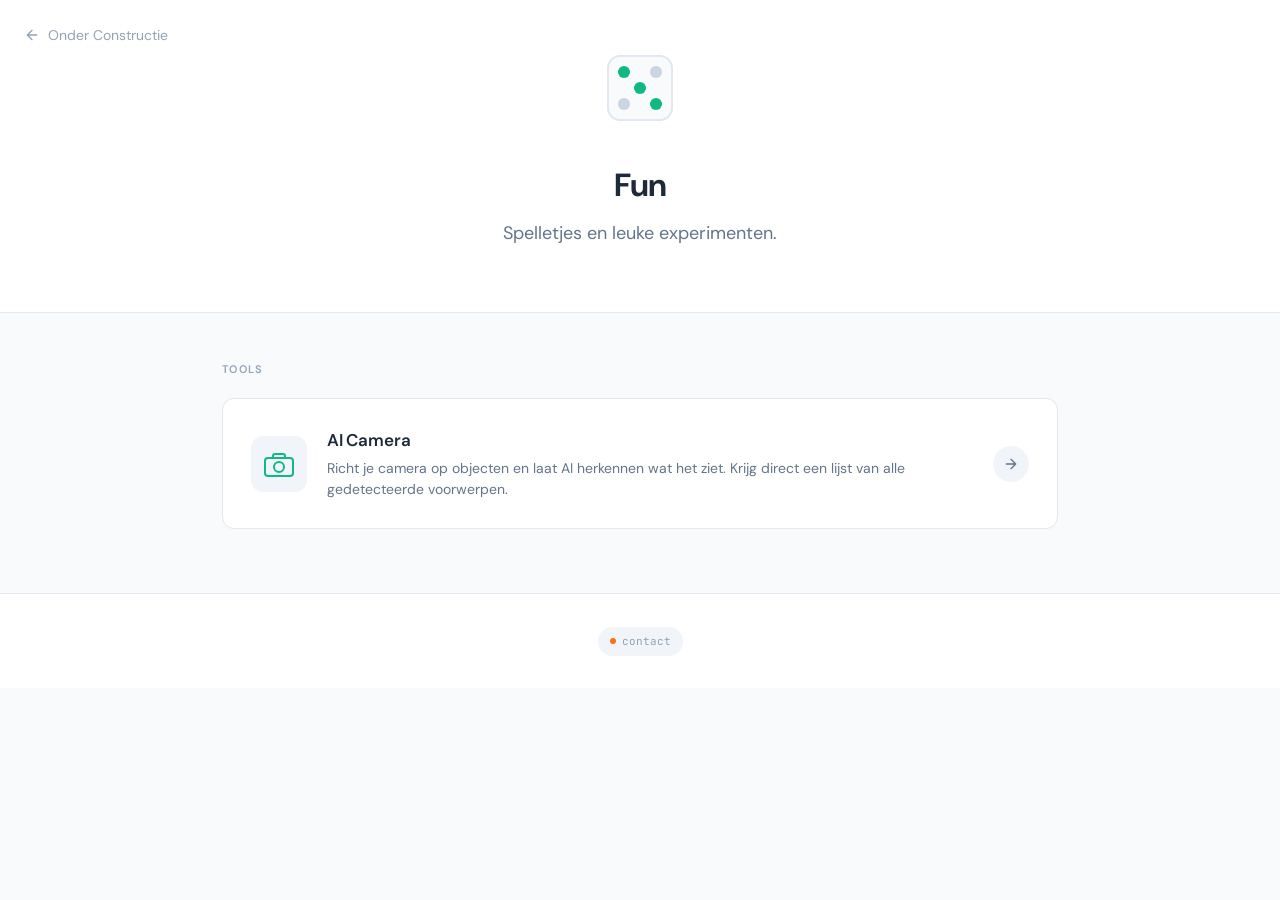
==== index.html @ 7e0f66d1 "Add files via upload" ====
<!DOCTYPE html>
<html lang="nl">
<head>
    <meta charset="UTF-8">
    <meta name="viewport" content="width=device-width, initial-scale=1.0">
    <title>Fun – Onder Constructie</title>
    <link rel="icon" type="image/svg+xml" href="data:image/svg+xml,%3Csvg viewBox='0 0 40 40' fill='none' xmlns='http://www.w3.org/2000/svg'%3E%3Crect x='4' y='4' width='32' height='32' rx='6' fill='%23f8fafc' stroke='%23e2e8f0' stroke-width='1.5'/%3E%3Ccircle cx='12' cy='12' r='3' fill='%2310b981'/%3E%3Ccircle cx='28' cy='12' r='3' fill='%23cbd5e1'/%3E%3Ccircle cx='20' cy='20' r='3' fill='%2310b981'/%3E%3Ccircle cx='12' cy='28' r='3' fill='%23cbd5e1'/%3E%3Ccircle cx='28' cy='28' r='3' fill='%2310b981'/%3E%3C/svg%3E">
    <link href="https://fonts.googleapis.com/css2?family=DM+Sans:wght@400;500;600;700&family=JetBrains+Mono:wght@500&display=swap" rel="stylesheet">
    <style>
        :root {
            --slate-900: #0f172a;
            --slate-800: #1e293b;
            --slate-700: #334155;
            --slate-600: #475569;
            --slate-500: #64748b;
            --slate-400: #94a3b8;
            --slate-300: #cbd5e1;
            --slate-200: #e2e8f0;
            --slate-100: #f1f5f9;
            --slate-50: #f8fafc;
            --wit: #ffffff;
            --accent: #10b981;
            --accent-light: #d1fae5;
        }

        * {
            margin: 0;
            padding: 0;
            box-sizing: border-box;
        }

        body {
            font-family: 'DM Sans', system-ui, sans-serif;
            background: var(--slate-50);
            color: var(--slate-700);
            line-height: 1.6;
            min-height: 100vh;
            -webkit-font-smoothing: antialiased;
        }

        /* Header */
        .header {
            padding: 3rem 2rem 4rem;
            text-align: center;
            background: var(--wit);
            border-bottom: 1px solid var(--slate-200);
            position: relative;
        }

        .back-link {
            position: absolute;
            top: 1.5rem;
            left: 1.5rem;
            display: inline-flex;
            align-items: center;
            gap: 0.5rem;
            font-size: 0.875rem;
            color: var(--slate-400);
            text-decoration: none;
            transition: color 0.2s;
        }

        .back-link:hover {
            color: var(--accent);
        }

        .back-link svg {
            width: 16px;
            height: 16px;
        }

        .logo {
            display: inline-block;
            margin-bottom: 1.5rem;
        }

        .logo svg {
            width: 80px;
            height: 80px;
        }

        .site-title {
            font-size: 2rem;
            font-weight: 700;
            color: var(--slate-800);
            letter-spacing: -0.03em;
            margin-bottom: 0.5rem;
        }

        .site-subtitle {
            font-size: 1.125rem;
            color: var(--slate-500);
            max-width: 500px;
            margin: 0 auto;
        }

        /* Main */
        .main {
            max-width: 900px;
            margin: 0 auto;
            padding: 3rem 2rem 4rem;
        }

        .section-label {
            font-size: 0.6875rem;
            font-weight: 600;
            text-transform: uppercase;
            letter-spacing: 0.12em;
            color: var(--slate-400);
            margin-bottom: 1.25rem;
        }

        /* Project grid */
        .projects {
            display: grid;
            gap: 1.25rem;
            grid-template-columns: repeat(auto-fit, minmax(300px, 1fr));
        }

        .project-card {
            background: var(--wit);
            border-radius: 12px;
            padding: 1.75rem;
            display: grid;
            grid-template-columns: 56px 1fr auto;
            gap: 1.25rem;
            align-items: center;
            text-decoration: none;
            color: inherit;
            border: 1.5px solid var(--slate-200);
            transition: border-color 0.2s, box-shadow 0.2s, transform 0.2s;
        }

        .project-card:hover {
            border-color: var(--accent);
            box-shadow: 0 4px 12px rgba(0,0,0,0.06);
            transform: translateY(-2px);
        }

        .project-icon {
            width: 56px;
            height: 56px;
            background: var(--slate-100);
            border-radius: 12px;
            display: flex;
            align-items: center;
            justify-content: center;
            flex-shrink: 0;
            overflow: hidden;
        }

        .project-icon svg {
            width: 40px;
            height: 40px;
        }

        .project-content {
            min-width: 0;
        }

        .project-title {
            font-size: 1.0625rem;
            font-weight: 600;
            color: var(--slate-800);
            margin-bottom: 0.25rem;
            letter-spacing: -0.01em;
        }

        .project-desc {
            font-size: 0.875rem;
            color: var(--slate-500);
            line-height: 1.5;
        }

        .project-arrow {
            width: 36px;
            height: 36px;
            background: var(--slate-100);
            border-radius: 50%;
            display: flex;
            align-items: center;
            justify-content: center;
            flex-shrink: 0;
            transition: background 0.2s, transform 0.2s;
        }

        .project-card:hover .project-arrow {
            background: var(--accent);
            transform: translateX(2px);
        }

        .project-arrow svg {
            width: 16px;
            height: 16px;
            color: var(--slate-500);
            transition: color 0.2s;
        }

        .project-card:hover .project-arrow svg {
            color: var(--wit);
        }

        /* Footer */
        .footer {
            text-align: center;
            padding: 2rem;
            border-top: 1px solid var(--slate-200);
            background: var(--wit);
        }

        .footer-badge {
            display: inline-flex;
            align-items: center;
            gap: 0.375rem;
            font-family: 'JetBrains Mono', monospace;
            font-size: 0.6875rem;
            color: var(--slate-400);
            background: var(--slate-100);
            padding: 0.375rem 0.75rem;
            border-radius: 100px;
            transition: all 0.2s;
        }

        .footer-badge a {
            color: inherit;
            text-decoration: none;
        }

        .footer-badge .dot {
            width: 6px;
            height: 6px;
            background: #f97316;
            border-radius: 50%;
            transition: background 0.2s;
        }

        .footer-badge:hover .dot {
            background: var(--accent);
            animation: pulse 2s infinite;
        }

        .footer-badge:hover a {
            color: var(--slate-600);
        }

        @keyframes pulse {
            0%, 100% { opacity: 1; }
            50% { opacity: 0.4; }
        }

        /* Responsive */
        @media (max-width: 640px) {
            .header {
                padding: 2rem 1.5rem 3rem;
            }

            .site-title {
                font-size: 1.625rem;
            }

            .main {
                padding: 2rem 1.25rem 3rem;
            }

            .project-card {
                grid-template-columns: 48px 1fr;
                gap: 1rem;
                padding: 1.25rem;
            }

            .project-icon {
                width: 48px;
                height: 48px;
            }

            .project-icon svg {
                width: 32px;
                height: 32px;
            }

            .project-arrow {
                display: none;
            }
        }
    </style>
</head>
<body>
    <header class="header">
        <a href="https://onderconstructie.github.io/" class="back-link">
            <svg viewBox="0 0 24 24" fill="none" stroke="currentColor" stroke-width="2" stroke-linecap="round" stroke-linejoin="round">
                <path d="M19 12H5M12 19l-7-7 7-7"/>
            </svg>
            Onder Constructie
        </a>
        <div class="logo">
            <svg viewBox="0 0 80 80" fill="none" xmlns="http://www.w3.org/2000/svg">
                <rect x="8" y="8" width="64" height="64" rx="12" fill="#f8fafc" stroke="#e2e8f0" stroke-width="2"/>
                <circle cx="24" cy="24" r="6" fill="#10b981"/>
                <circle cx="56" cy="24" r="6" fill="#cbd5e1"/>
                <circle cx="40" cy="40" r="6" fill="#10b981"/>
                <circle cx="24" cy="56" r="6" fill="#cbd5e1"/>
                <circle cx="56" cy="56" r="6" fill="#10b981"/>
            </svg>
        </div>
        <h1 class="site-title">Fun</h1>
        <p class="site-subtitle">Spelletjes en leuke experimenten.</p>
    </header>

    <main class="main">
        <p class="section-label">Tools</p>

        <div class="projects">
            <a href="https://onderconstructie.github.io/camera/" class="project-card">
                <div class="project-icon">
                    <svg viewBox="0 0 40 40" fill="none" xmlns="http://www.w3.org/2000/svg">
                        <!-- Camera body -->
                        <rect x="6" y="14" width="28" height="18" rx="3" stroke="#10b981" stroke-width="2" fill="none"/>
                        <!-- Lens -->
                        <circle cx="20" cy="23" r="5" stroke="#10b981" stroke-width="2" fill="none"/>
                        <!-- Viewfinder -->
                        <path d="M14 14V12C14 11 15 10 16 10H24C25 10 26 11 26 12V14" stroke="#10b981" stroke-width="2" fill="none"/>
                    </svg>
                </div>
                <div class="project-content">
                    <h3 class="project-title">AI Camera</h3>
                    <p class="project-desc">Richt je camera op objecten en laat AI herkennen wat het ziet. Krijg direct een lijst van alle gedetecteerde voorwerpen.</p>
                </div>
                <div class="project-arrow">
                    <svg viewBox="0 0 24 24" fill="none" stroke="currentColor" stroke-width="2" stroke-linecap="round" stroke-linejoin="round">
                        <path d="M5 12h14M12 5l7 7-7 7"/>
                    </svg>
                </div>
            </a>
        </div>

    </main>

    <footer class="footer">
        <div class="footer-badge">
            <span class="dot"></span>
            <a href="https://bit.ly/4azfO7S">contact</a>
        </div>
    </footer>
</body>
</html>
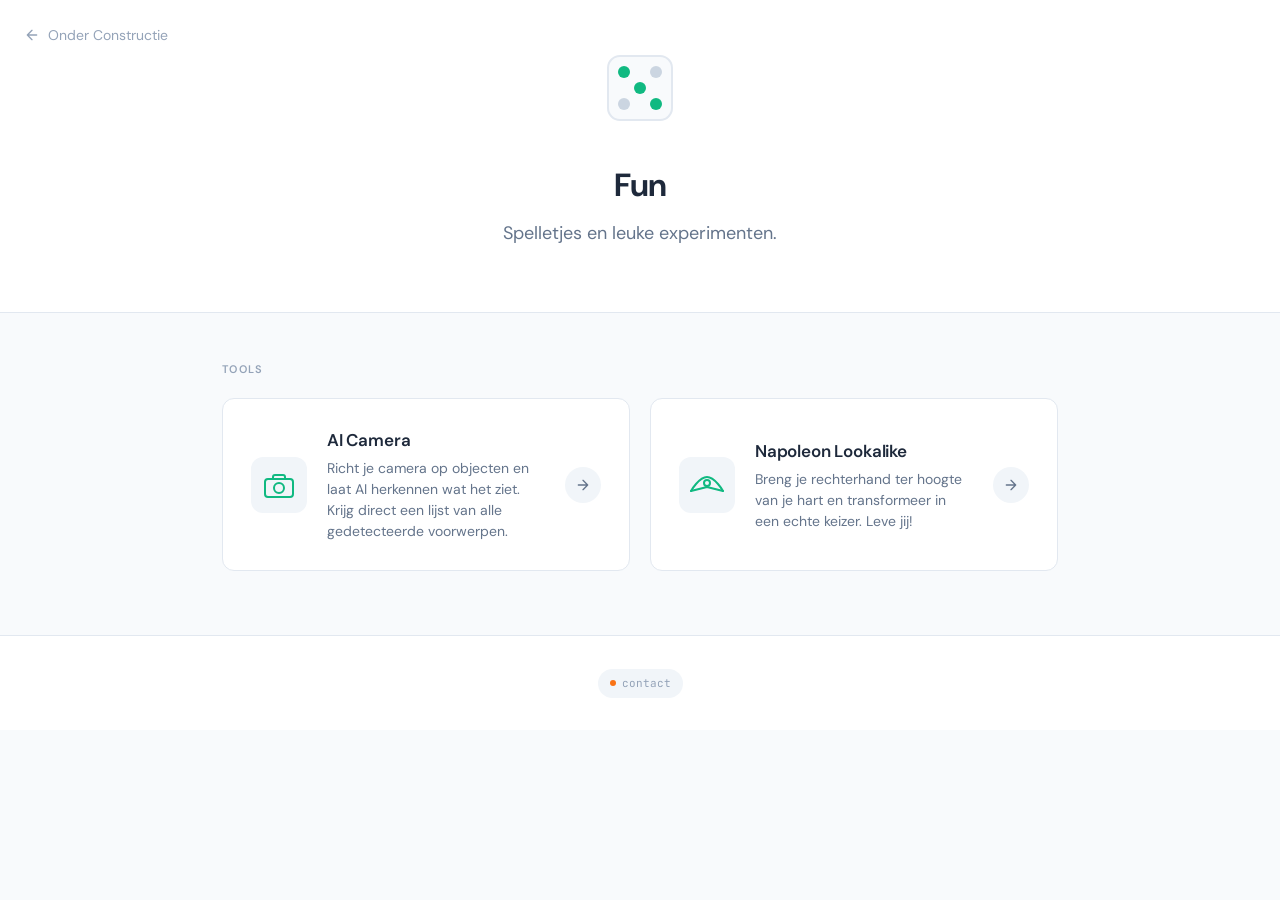
==== commit 62c51698: "Add files via upload" ====
--- a/index.html
+++ b/index.html
@@ -331,6 +331,27 @@
                     </svg>
                 </div>
             </a>
+
+            <a href="https://onderconstructie.github.io/napoleon/" class="project-card">
+                <div class="project-icon">
+                    <svg viewBox="0 0 40 40" fill="none" xmlns="http://www.w3.org/2000/svg">
+                        <!-- Steekhoed -->
+                        <path d="M4 26 C4 26, 12 12, 20 12 C28 12, 36 26, 36 26" stroke="#10b981" stroke-width="2" fill="none" stroke-linecap="round" stroke-linejoin="round"/>
+                        <path d="M4 26 L20 22 L36 26" stroke="#10b981" stroke-width="2" fill="none" stroke-linecap="round" stroke-linejoin="round"/>
+                        <!-- Kokarde -->
+                        <circle cx="20" cy="18" r="3" stroke="#10b981" stroke-width="2" fill="none"/>
+                    </svg>
+                </div>
+                <div class="project-content">
+                    <h3 class="project-title">Napoleon Lookalike</h3>
+                    <p class="project-desc">Breng je rechterhand ter hoogte van je hart en transformeer in een echte keizer. Leve jij!</p>
+                </div>
+                <div class="project-arrow">
+                    <svg viewBox="0 0 24 24" fill="none" stroke="currentColor" stroke-width="2" stroke-linecap="round" stroke-linejoin="round">
+                        <path d="M5 12h14M12 5l7 7-7 7"/>
+                    </svg>
+                </div>
+            </a>
         </div>
 
     </main>
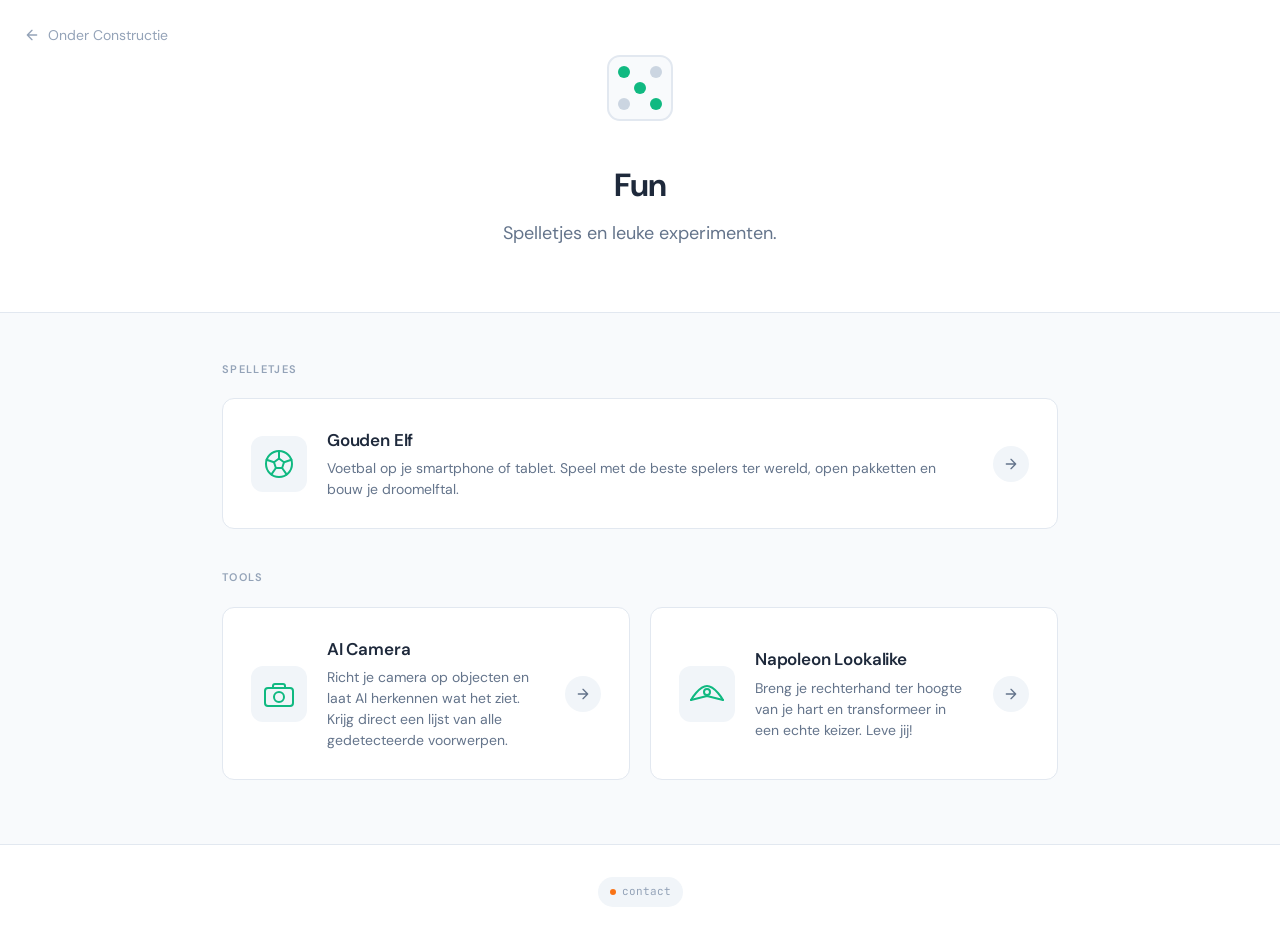
==== commit f9b362e5: "Add Gouden Elf: mobile football game inspired by FC Mobile A touch-first 11v11 football game in voet" ====
--- a/index.html
+++ b/index.html
@@ -110,6 +110,10 @@
             margin-bottom: 1.25rem;
         }
 
+        .projects + .section-label {
+            margin-top: 2.5rem;
+        }
+
         /* Project grid */
         .projects {
             display: grid;
@@ -307,6 +311,31 @@
     </header>
 
     <main class="main">
+        <p class="section-label">Spelletjes</p>
+
+        <div class="projects">
+            <a href="voetbal/" class="project-card">
+                <div class="project-icon">
+                    <svg viewBox="0 0 40 40" fill="none" xmlns="http://www.w3.org/2000/svg">
+                        <!-- Bal -->
+                        <circle cx="20" cy="20" r="13" stroke="#10b981" stroke-width="2" fill="none"/>
+                        <!-- Vijfhoek -->
+                        <path d="M20 14.5L25 18.2L23.1 24H16.9L15 18.2Z" stroke="#10b981" stroke-width="2" fill="none" stroke-linejoin="round"/>
+                        <path d="M20 14.5V7M25 18.2L32.4 15.8M23.1 24L27.6 30.4M16.9 24L12.4 30.4M15 18.2L7.6 15.8" stroke="#10b981" stroke-width="2" stroke-linecap="round"/>
+                    </svg>
+                </div>
+                <div class="project-content">
+                    <h3 class="project-title">Gouden Elf</h3>
+                    <p class="project-desc">Voetbal op je smartphone of tablet. Speel met de beste spelers ter wereld, open pakketten en bouw je droomelftal.</p>
+                </div>
+                <div class="project-arrow">
+                    <svg viewBox="0 0 24 24" fill="none" stroke="currentColor" stroke-width="2" stroke-linecap="round" stroke-linejoin="round">
+                        <path d="M5 12h14M12 5l7 7-7 7"/>
+                    </svg>
+                </div>
+            </a>
+        </div>
+
         <p class="section-label">Tools</p>
 
         <div class="projects">
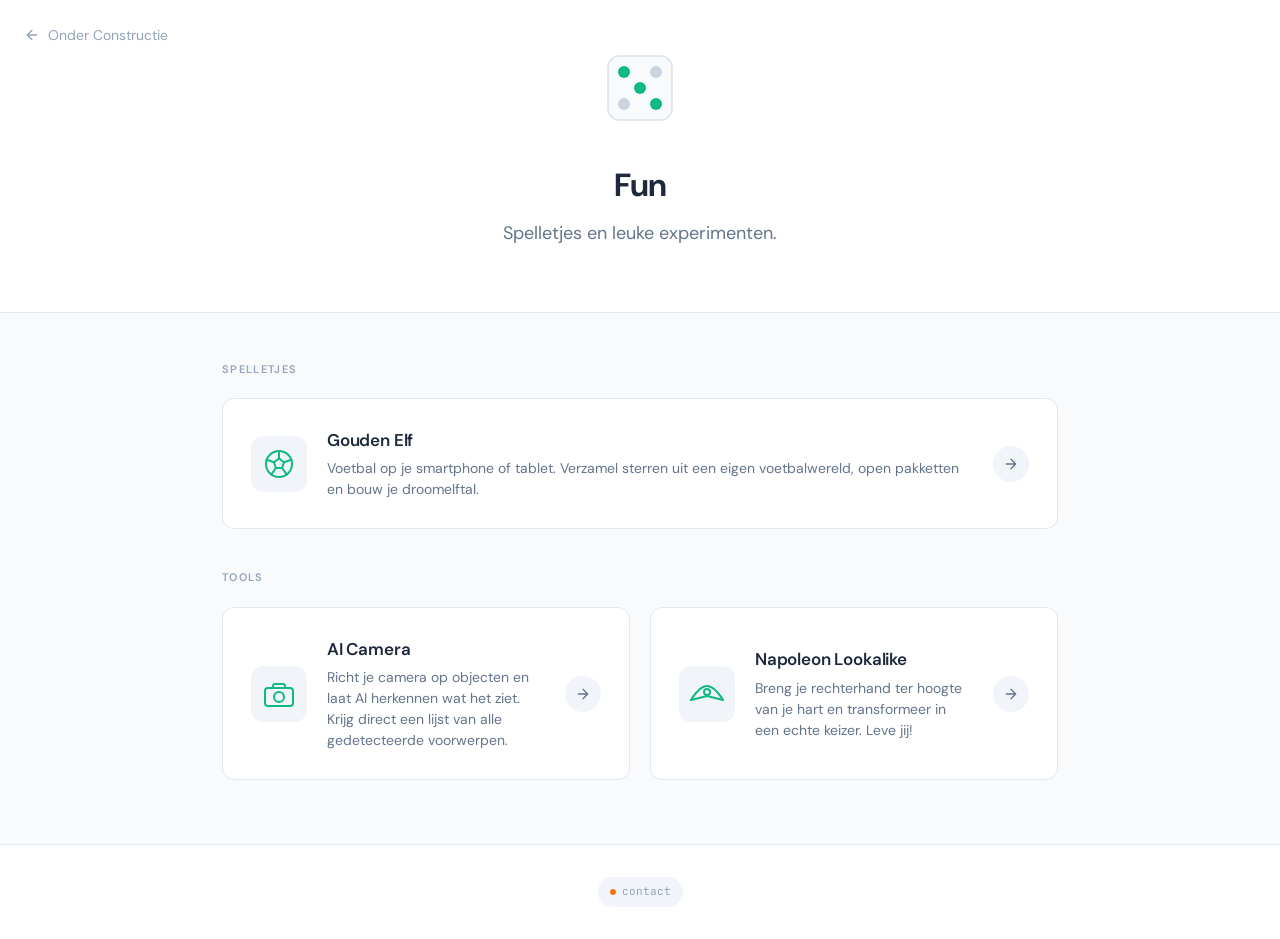
==== commit 24c0f01b: "Replace real players, nations and teams with a fictional football world Gouden Elf no longer uses re" ====
--- a/index.html
+++ b/index.html
@@ -326,7 +326,7 @@
                 </div>
                 <div class="project-content">
                     <h3 class="project-title">Gouden Elf</h3>
-                    <p class="project-desc">Voetbal op je smartphone of tablet. Speel met de beste spelers ter wereld, open pakketten en bouw je droomelftal.</p>
+                    <p class="project-desc">Voetbal op je smartphone of tablet. Verzamel sterren uit een eigen voetbalwereld, open pakketten en bouw je droomelftal.</p>
                 </div>
                 <div class="project-arrow">
                     <svg viewBox="0 0 24 24" fill="none" stroke="currentColor" stroke-width="2" stroke-linecap="round" stroke-linejoin="round">
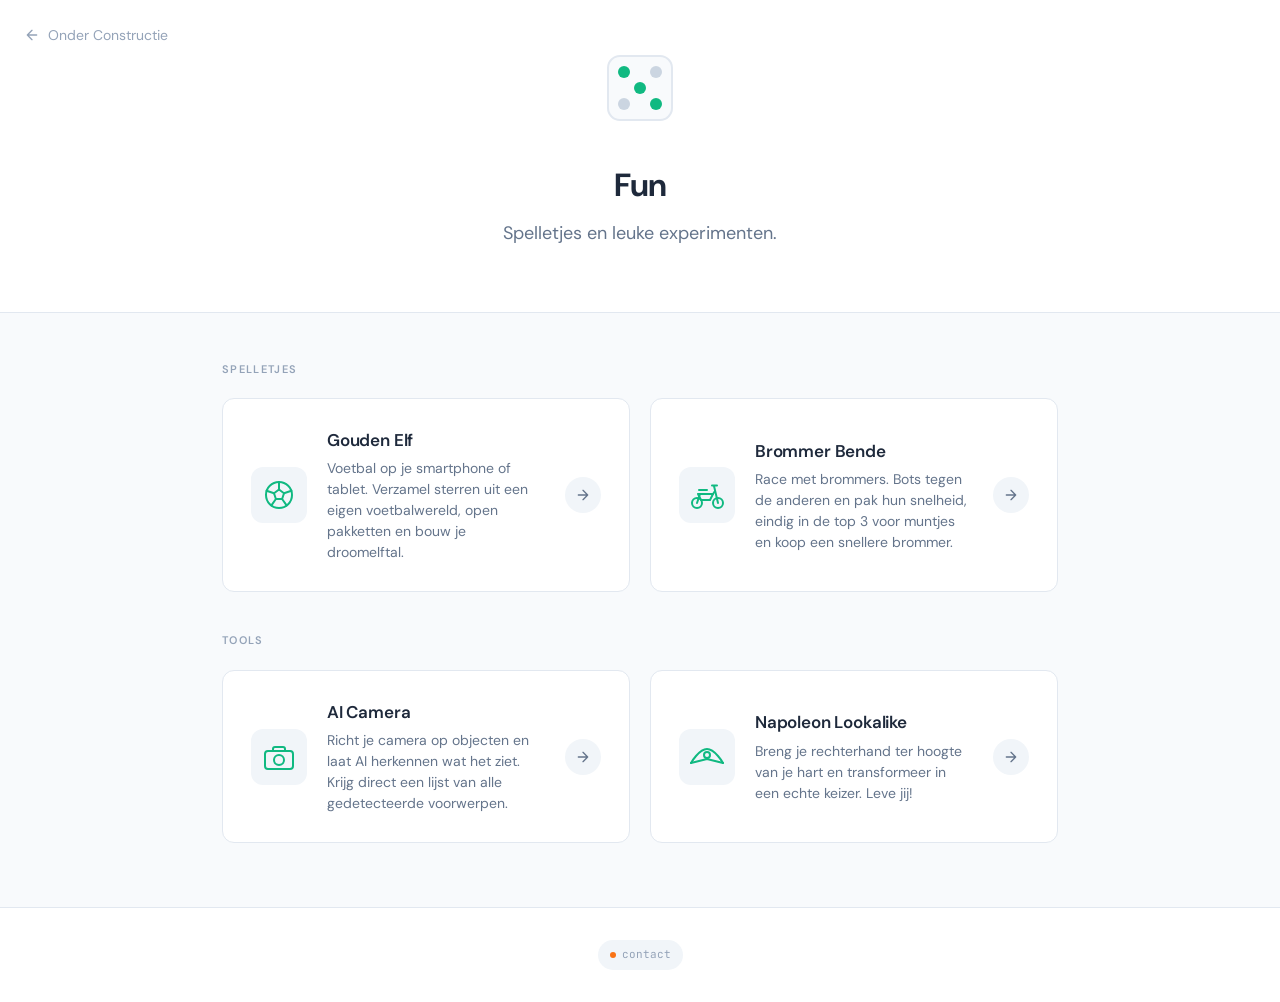
==== commit c6c85ad5: "Add Brommer Bende, a moped racing game for phone and tablet Brommer Bende (brommer/) is a pseudo-3D " ====
--- a/index.html
+++ b/index.html
@@ -334,6 +334,30 @@
                     </svg>
                 </div>
             </a>
+
+            <a href="brommer/" class="project-card">
+                <div class="project-icon">
+                    <svg viewBox="0 0 40 40" fill="none" xmlns="http://www.w3.org/2000/svg">
+                        <!-- Wielen -->
+                        <circle cx="10" cy="28" r="5" stroke="#10b981" stroke-width="2"/>
+                        <circle cx="31" cy="28" r="5" stroke="#10b981" stroke-width="2"/>
+                        <!-- Voorvork en stuur -->
+                        <path d="M31 28L27 11M25 10.5h5" stroke="#10b981" stroke-width="2" stroke-linecap="round" stroke-linejoin="round"/>
+                        <!-- Kap, motorblok en zadel -->
+                        <path d="M11 19h15l-3 6h-9z" stroke="#10b981" stroke-width="2" stroke-linejoin="round"/>
+                        <path d="M10 28l3-9M26 19l2-3M12 15h8" stroke="#10b981" stroke-width="2" stroke-linecap="round"/>
+                    </svg>
+                </div>
+                <div class="project-content">
+                    <h3 class="project-title">Brommer Bende</h3>
+                    <p class="project-desc">Race met brommers. Bots tegen de anderen en pak hun snelheid, eindig in de top 3 voor muntjes en koop een snellere brommer.</p>
+                </div>
+                <div class="project-arrow">
+                    <svg viewBox="0 0 24 24" fill="none" stroke="currentColor" stroke-width="2" stroke-linecap="round" stroke-linejoin="round">
+                        <path d="M5 12h14M12 5l7 7-7 7"/>
+                    </svg>
+                </div>
+            </a>
         </div>
 
         <p class="section-label">Tools</p>
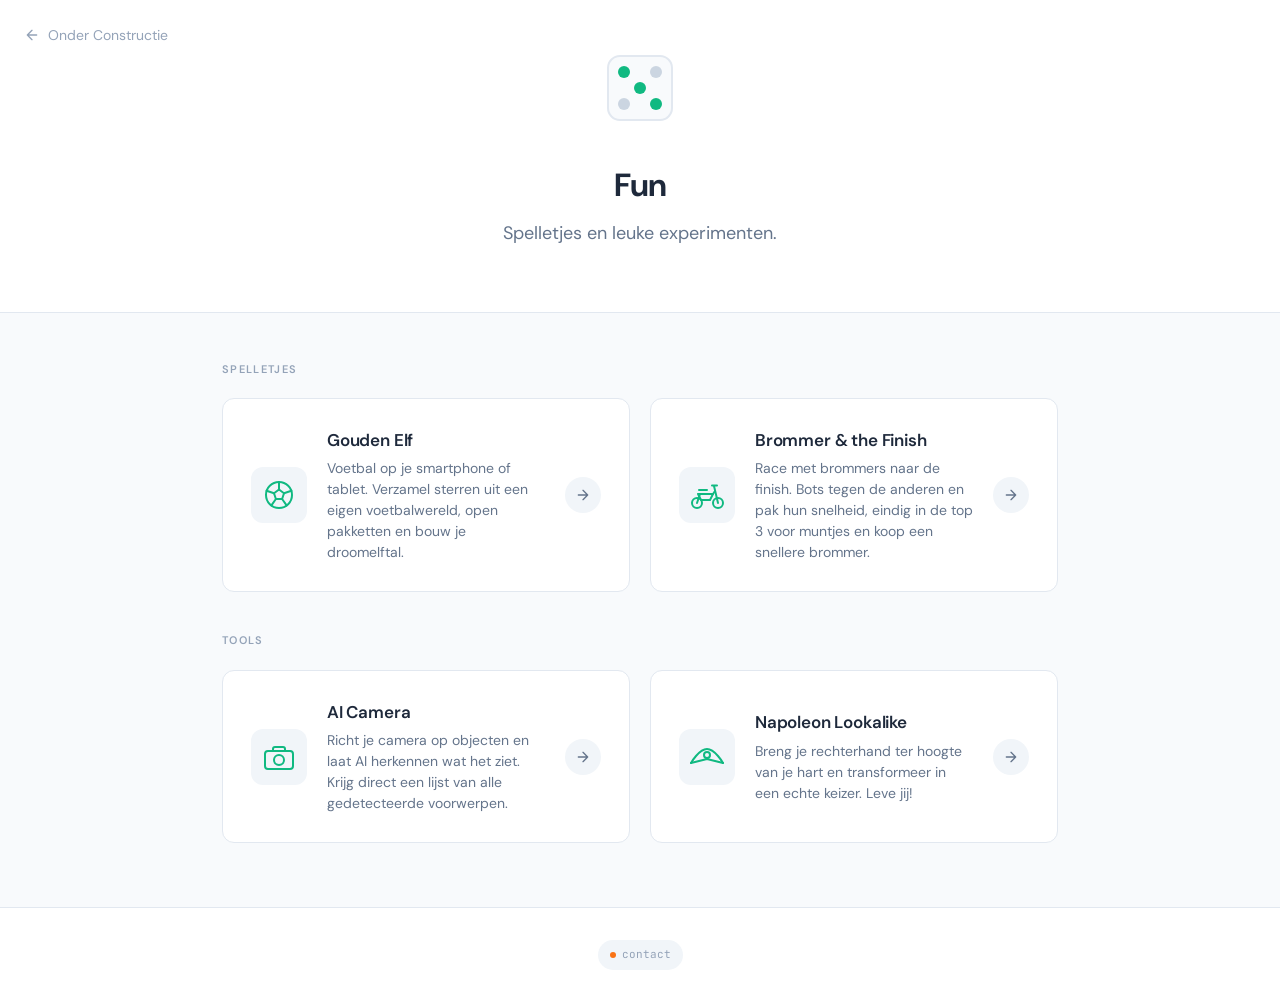
==== commit 55e90e75: "Rename the moped game to Brommer & the Finish The game now carries its own name everywhere: title sc" ====
--- a/index.html
+++ b/index.html
@@ -349,8 +349,8 @@
                     </svg>
                 </div>
                 <div class="project-content">
-                    <h3 class="project-title">Brommer Bende</h3>
-                    <p class="project-desc">Race met brommers. Bots tegen de anderen en pak hun snelheid, eindig in de top 3 voor muntjes en koop een snellere brommer.</p>
+                    <h3 class="project-title">Brommer &amp; the Finish</h3>
+                    <p class="project-desc">Race met brommers naar de finish. Bots tegen de anderen en pak hun snelheid, eindig in de top 3 voor muntjes en koop een snellere brommer.</p>
                 </div>
                 <div class="project-arrow">
                     <svg viewBox="0 0 24 24" fill="none" stroke="currentColor" stroke-width="2" stroke-linecap="round" stroke-linejoin="round">
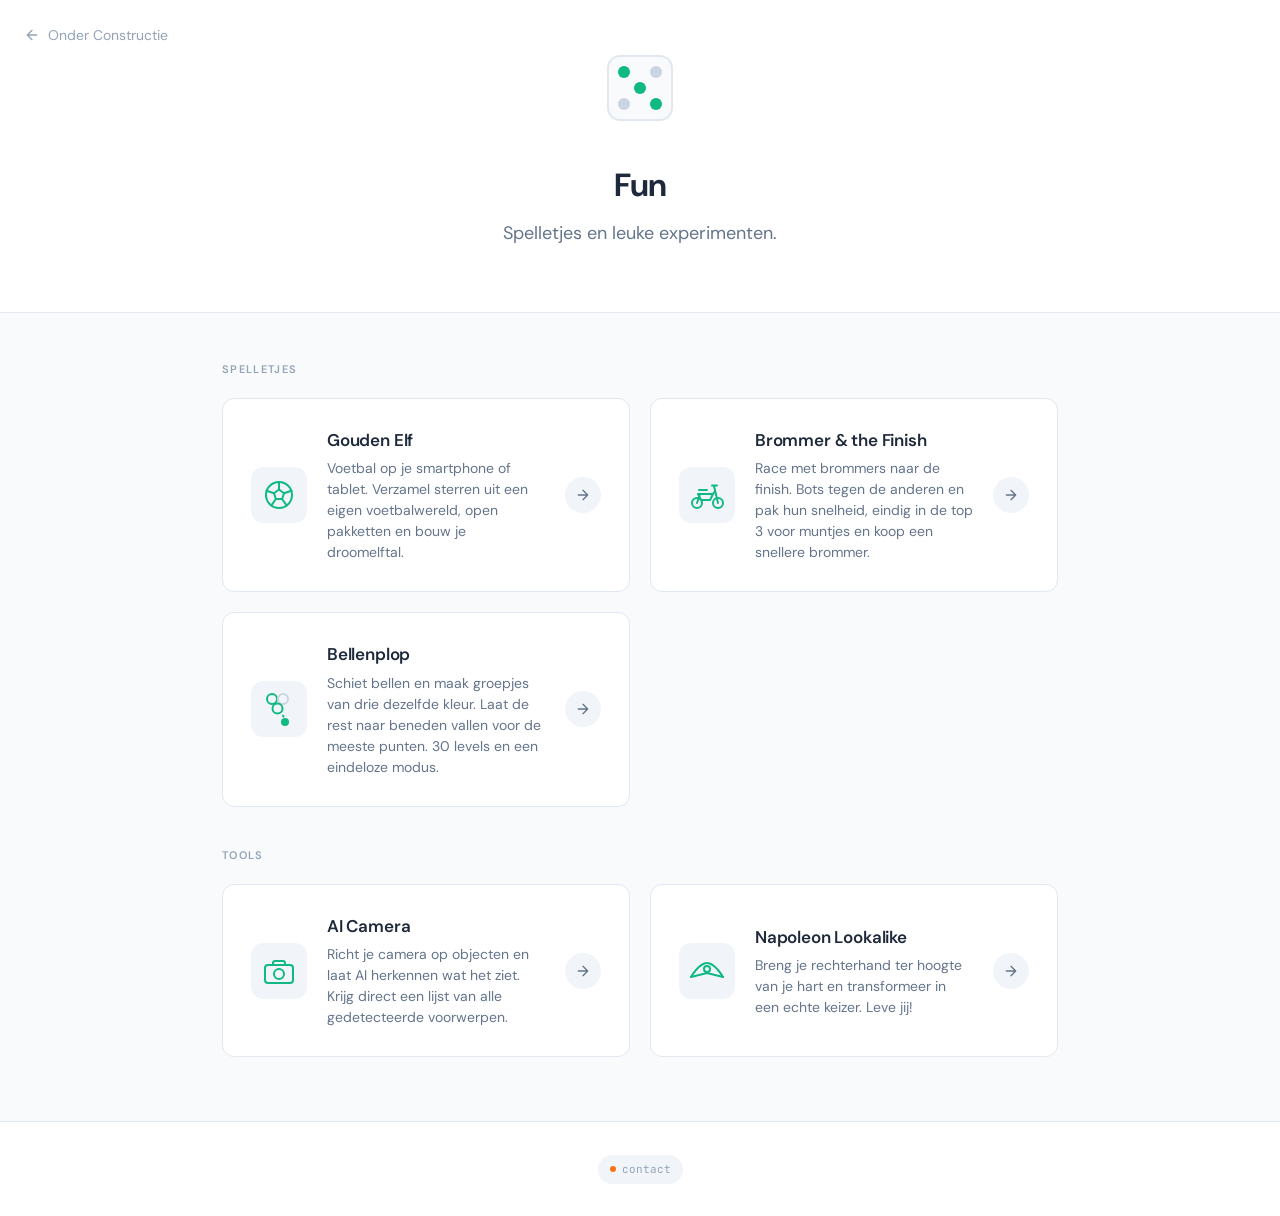
==== commit ecb73a84: "Add Bellenplop, a bubble shooter game Shoot bubbles, pop groups of three or more of one colour and d" ====
--- a/index.html
+++ b/index.html
@@ -358,6 +358,29 @@
                     </svg>
                 </div>
             </a>
+
+            <a href="bellenplop/" class="project-card">
+                <div class="project-icon">
+                    <svg viewBox="0 0 40 40" fill="none" xmlns="http://www.w3.org/2000/svg">
+                        <!-- Bellen -->
+                        <circle cx="13" cy="10" r="5" stroke="#10b981" stroke-width="2"/>
+                        <circle cx="24" cy="10" r="5" stroke="#cbd5e1" stroke-width="2"/>
+                        <circle cx="18.5" cy="19.5" r="5" stroke="#10b981" stroke-width="2"/>
+                        <!-- Schot -->
+                        <circle cx="26" cy="33" r="4" fill="#10b981"/>
+                        <path d="M24.5 27.5l-1.5-3" stroke="#10b981" stroke-width="2" stroke-linecap="round" stroke-dasharray="1 3"/>
+                    </svg>
+                </div>
+                <div class="project-content">
+                    <h3 class="project-title">Bellenplop</h3>
+                    <p class="project-desc">Schiet bellen en maak groepjes van drie dezelfde kleur. Laat de rest naar beneden vallen voor de meeste punten. 30 levels en een eindeloze modus.</p>
+                </div>
+                <div class="project-arrow">
+                    <svg viewBox="0 0 24 24" fill="none" stroke="currentColor" stroke-width="2" stroke-linecap="round" stroke-linejoin="round">
+                        <path d="M5 12h14M12 5l7 7-7 7"/>
+                    </svg>
+                </div>
+            </a>
         </div>
 
         <p class="section-label">Tools</p>
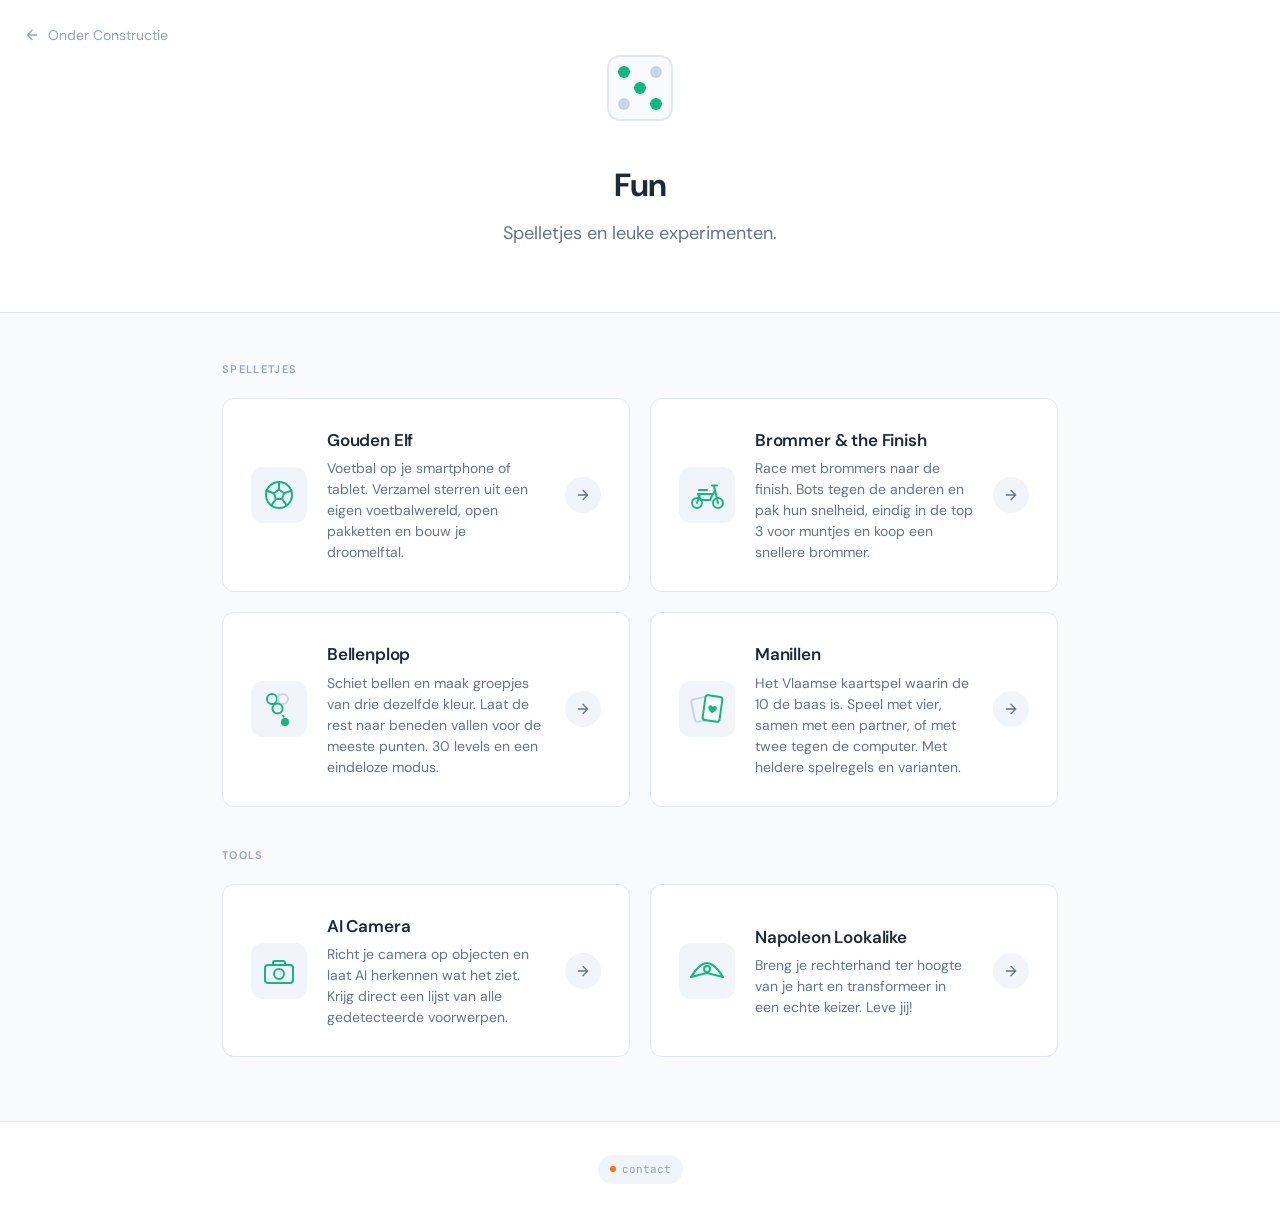
==== commit d42fbf3c: "Manillen: klassiek kaartspel met 2 of 4, spelregels en variatieknoppen Co-Authored-By: Claude Opus 5" ====
--- a/index.html
+++ b/index.html
@@ -381,6 +381,27 @@
                     </svg>
                 </div>
             </a>
+
+            <a href="manillen/" class="project-card">
+                <div class="project-icon">
+                    <svg viewBox="0 0 40 40" fill="none" xmlns="http://www.w3.org/2000/svg">
+                        <!-- Kaart achteraan -->
+                        <rect x="6" y="9" width="16" height="23" rx="2.5" transform="rotate(-12 14 20.5)" stroke="#cbd5e1" stroke-width="2"/>
+                        <!-- Kaart vooraan met hartje -->
+                        <rect x="17" y="7" width="17" height="25" rx="2.5" transform="rotate(8 25.5 19.5)" stroke="#10b981" stroke-width="2" fill="#f8fafc"/>
+                        <path d="M25.6 24.2c-2.9-2.1-4.4-3.7-4.4-5.4 0-1.3 1-2.2 2.2-2.2.9 0 1.7.5 2.1 1.3.4-.8 1.2-1.3 2.1-1.3 1.2 0 2.2.9 2.2 2.2 0 1.7-1.5 3.3-4.2 5.4z" fill="#10b981" transform="rotate(8 25.5 19.5)"/>
+                    </svg>
+                </div>
+                <div class="project-content">
+                    <h3 class="project-title">Manillen</h3>
+                    <p class="project-desc">Het Vlaamse kaartspel waarin de 10 de baas is. Speel met vier, samen met een partner, of met twee tegen de computer. Met heldere spelregels en varianten.</p>
+                </div>
+                <div class="project-arrow">
+                    <svg viewBox="0 0 24 24" fill="none" stroke="currentColor" stroke-width="2" stroke-linecap="round" stroke-linejoin="round">
+                        <path d="M5 12h14M12 5l7 7-7 7"/>
+                    </svg>
+                </div>
+            </a>
         </div>
 
         <p class="section-label">Tools</p>
